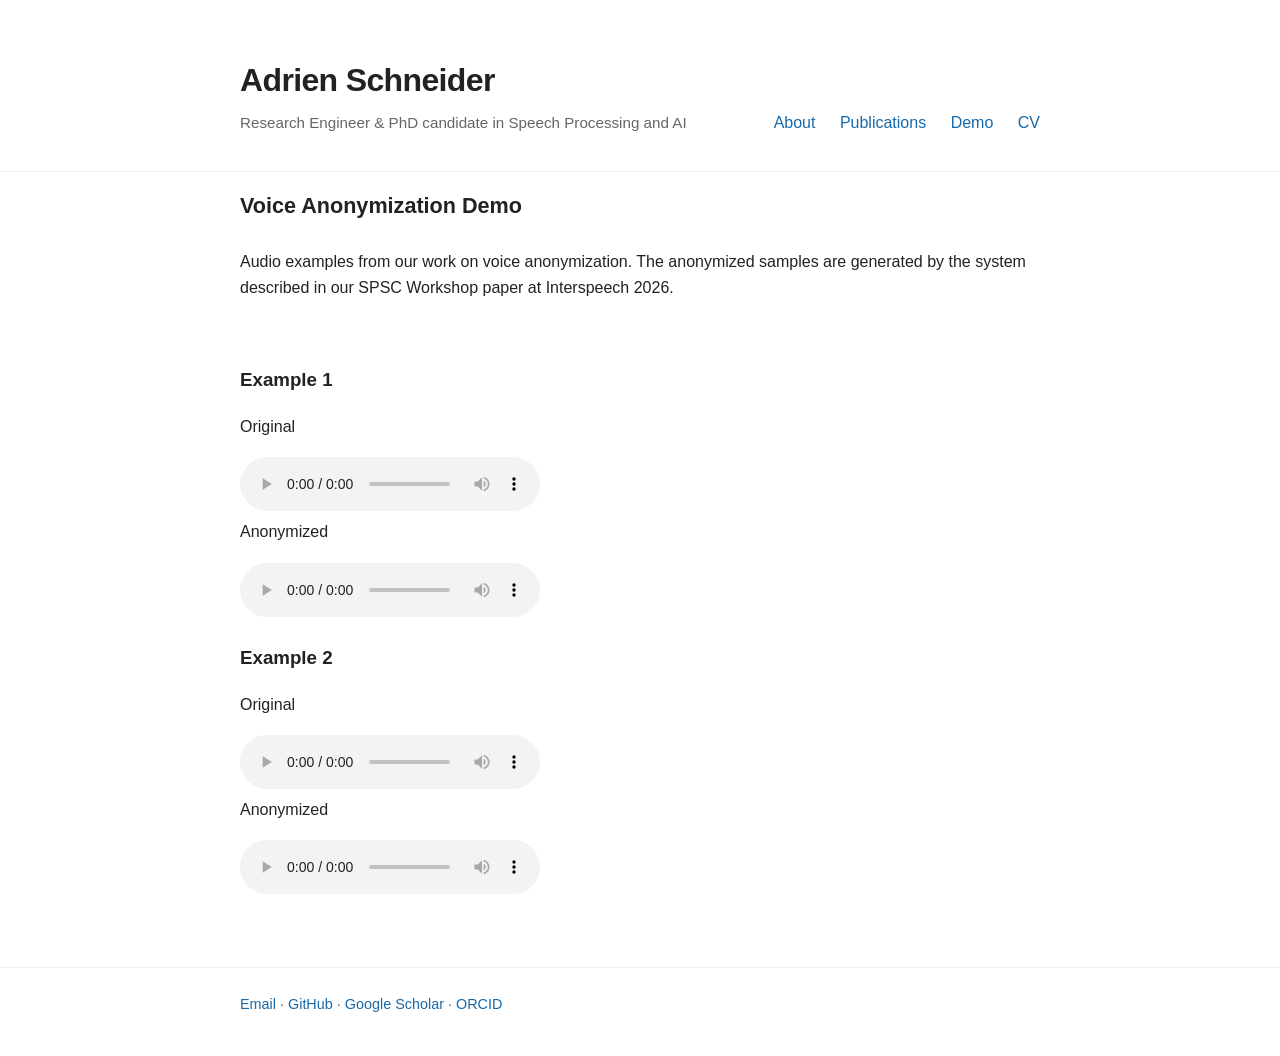
==== demo/index.html @ 61683c17 "Add initial HTML structure for voice demo" ====
<!DOCTYPE html>
<html lang="en">
<head>
    <meta charset="UTF-8">
    <meta name="viewport" content="width=device-width, initial-scale=1.0">
    <title>Voice Anonymization Demo — Adrien Schneider</title>
    <link rel="stylesheet" href="../styles.css">
</head>

<body>

<header>
    <div class="container header-content">
        <div>
            <h1>Adrien Schneider</h1>
            <p class="subtitle">Research Engineer &amp; PhD candidate in Speech Processing and AI</p>
        </div>

        <nav>
            <a href="../">About</a>
            <a href="../#publications">Publications</a>
            <a href="index.html">Demo</a>
            <a href="../cv.pdf">CV</a>
        </nav>
    </div>
</header>


<main class="container">

    <section>
        <h2>Voice Anonymization Demo</h2>

        <p>
            Audio examples from our work on voice anonymization.
            The anonymized samples are generated by the system described
            in our SPSC Workshop paper at Interspeech 2026.
        </p>
    </section>


    <section>

        <div class="demo-example">
            <h3>Example 1</h3>

            <p class="audio-label">Original</p>
            <audio controls preload="metadata">
                <source src="audio/116_288045_000005_000000.wav" type="audio/wav">
                Your browser does not support the audio element.
            </audio>

            <p class="audio-label">Anonymized</p>
            <audio controls preload="metadata">
                <source src="audio/116_288045_000005_000000_anon.wav" type="audio/wav">
                Your browser does not support the audio element.
            </audio>
        </div>


        <div class="demo-example">
            <h3>Example 2</h3>

            <p class="audio-label">Original</p>
            <audio controls preload="metadata">
                <source src="audio/4153_185072_000002_000011.wav" type="audio/wav">
                Your browser does not support the audio element.
            </audio>

            <p class="audio-label">Anonymized</p>
            <audio controls preload="metadata">
                <source src="audio/4153_185072_000002_000011_anon.wav" type="audio/wav">
                Your browser does not support the audio element.
            </audio>
        </div>

    </section>

</main>


<footer>
    <div class="container">
        <a href="mailto:YOUR_EMAIL">Email</a>
        ·
        <a href="https://github.com/adrien-schneider" target="_blank">GitHub</a>
        ·
        <a href="YOUR_GOOGLE_SCHOLAR_URL" target="_blank">Google Scholar</a>
        ·
        <a href="YOUR_ORCID_URL" target="_blank">ORCID</a>
    </div>
</footer>

</body>
</html>
---- styles.css ----
* {
    box-sizing: border-box;
}

body {
    margin: 0;
    font-family: -apple-system, BlinkMacSystemFont, "Segoe UI", Roboto, Helvetica, Arial, sans-serif;
    color: #222;
    background: #fff;
    line-height: 1.6;
}

.container {
    max-width: 850px;
    margin: 0 auto;
    padding: 0 25px;
}

header {
    padding: 55px 0 35px;
    border-bottom: 1px solid #eee;
}

.header-content {
    display: flex;
    justify-content: space-between;
    align-items: flex-end;
    gap: 40px;
}

h1 {
    margin: 0;
    font-size: 2rem;
    font-weight: 600;
    letter-spacing: -0.02em;
}

.subtitle {
    margin: 5px 0 0;
    color: #666;
    font-size: 0.95rem;
}

nav {
    white-space: nowrap;
}

nav a {
    margin-left: 20px;
}

a {
    color: #1769aa;
    text-decoration: none;
}

a:hover {
    text-decoration: underline;
}

main {
    padding: 55px 0;
}

section {
    margin-bottom: 65px;
}

h2 {
    margin-bottom: 25px;
    font-size: 1.35rem;
    font-weight: 600;
}

p {
    margin: 0 0 18px;
}

.publication {
    margin-bottom: 35px;
}

.publication-title {
    font-weight: 600;
    margin-bottom: 8px;
}

.publication p {
    margin-bottom: 8px;
}

.links {
    margin-top: 12px;
}

footer {
    padding: 25px 0 40px;
    border-top: 1px solid #eee;
    color: #666;
    font-size: 0.9rem;
}

@media (max-width: 700px) {
    .header-content {
        display: block;
    }

    nav {
        margin-top: 25px;
    }

    nav a {
        margin-left: 0;
        margin-right: 18px;
    }

    header {
        padding-top: 35px;
    }
}
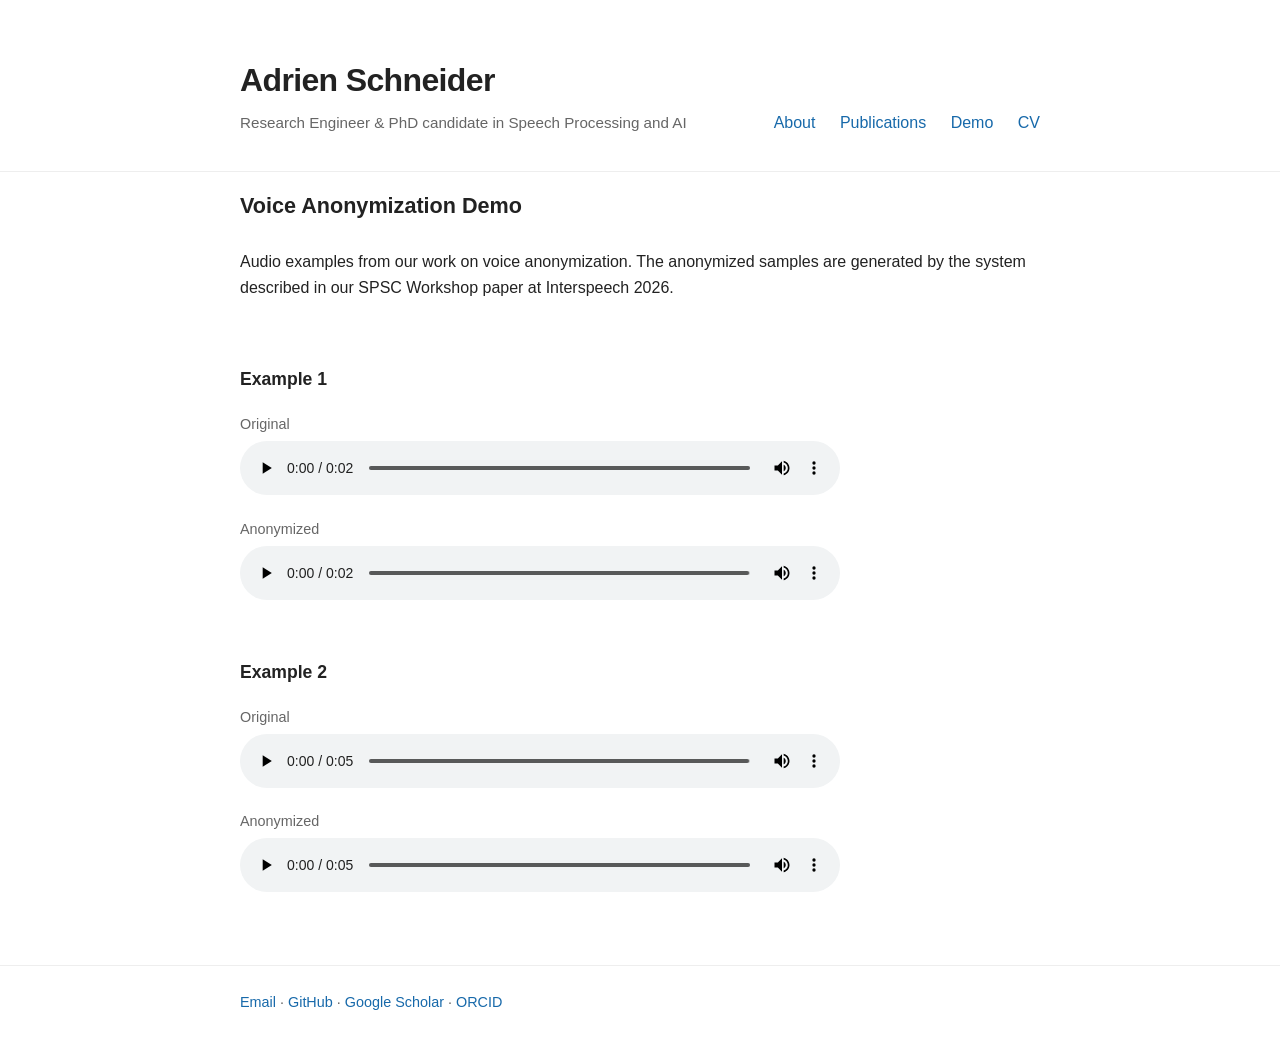
==== commit bd519e03: "Update links in footer of index.html" ====
--- a/demo/index.html
+++ b/demo/index.html
@@ -85,9 +85,9 @@
         ·
         <a href="https://github.com/adrien-schneider" target="_blank">GitHub</a>
         ·
-        <a href="YOUR_GOOGLE_SCHOLAR_URL" target="_blank">Google Scholar</a>
+        <a href="https://scholar.google.com/citations?user=WwiK3vgAAAAJ&hl=fr" target="_blank">Google Scholar</a>
         ·
-        <a href="YOUR_ORCID_URL" target="_blank">ORCID</a>
+        <a href="https://orcid.org/0009-0005-4874-3940" target="_blank">ORCID</a>
     </div>
 </footer>
 
--- a/styles.css
+++ b/styles.css
@@ -118,3 +118,24 @@
         padding-top: 35px;
     }
 }
+
+.demo-example {
+    margin-bottom: 50px;
+}
+
+.demo-example h3 {
+    margin-bottom: 20px;
+    font-size: 1.1rem;
+    font-weight: 600;
+}
+
+.audio-label {
+    margin: 15px 0 5px;
+    font-size: 0.9rem;
+    color: #666;
+}
+
+audio {
+    width: 100%;
+    max-width: 600px;
+}
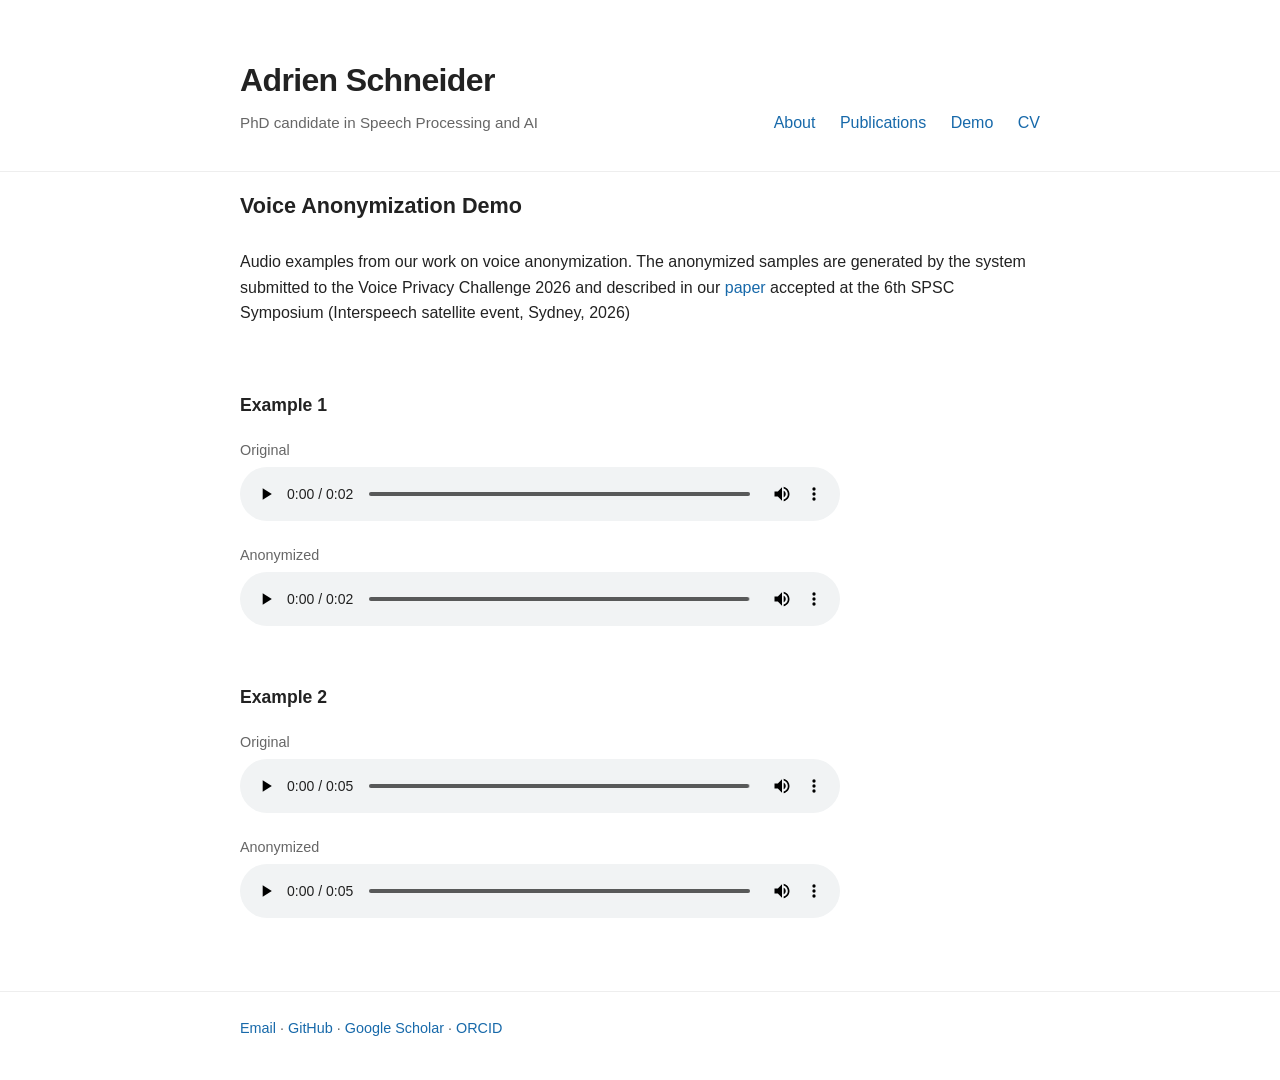
==== commit 8797f389: "Update index.html with new subtitle and email Updated the subtitle and footer email address for Adri" ====
--- a/demo/index.html
+++ b/demo/index.html
@@ -13,7 +13,7 @@
     <div class="container header-content">
         <div>
             <h1>Adrien Schneider</h1>
-            <p class="subtitle">Research Engineer &amp; PhD candidate in Speech Processing and AI</p>
+            <p class="subtitle">PhD candidate in Speech Processing and AI</p>
         </div>
 
         <nav>
@@ -33,8 +33,8 @@
 
         <p>
             Audio examples from our work on voice anonymization.
-            The anonymized samples are generated by the system described
-            in our SPSC Workshop paper at Interspeech 2026.
+            The anonymized samples are generated by the system submitted to the Voice Privacy Challenge 2026 and described
+            in our <a href="https://hal.science/hal-05683111" target="_blank">paper</a> accepted at the 6th SPSC Symposium (Interspeech satellite event, Sydney, 2026)
         </p>
     </section>
 
@@ -81,7 +81,7 @@
 
 <footer>
     <div class="container">
-        <a href="mailto:YOUR_EMAIL">Email</a>
+        <a href="mailto:adrien.schneider@univ-grenoble-alpes.fr">Email</a>
         ·
         <a href="https://github.com/adrien-schneider" target="_blank">GitHub</a>
         ·
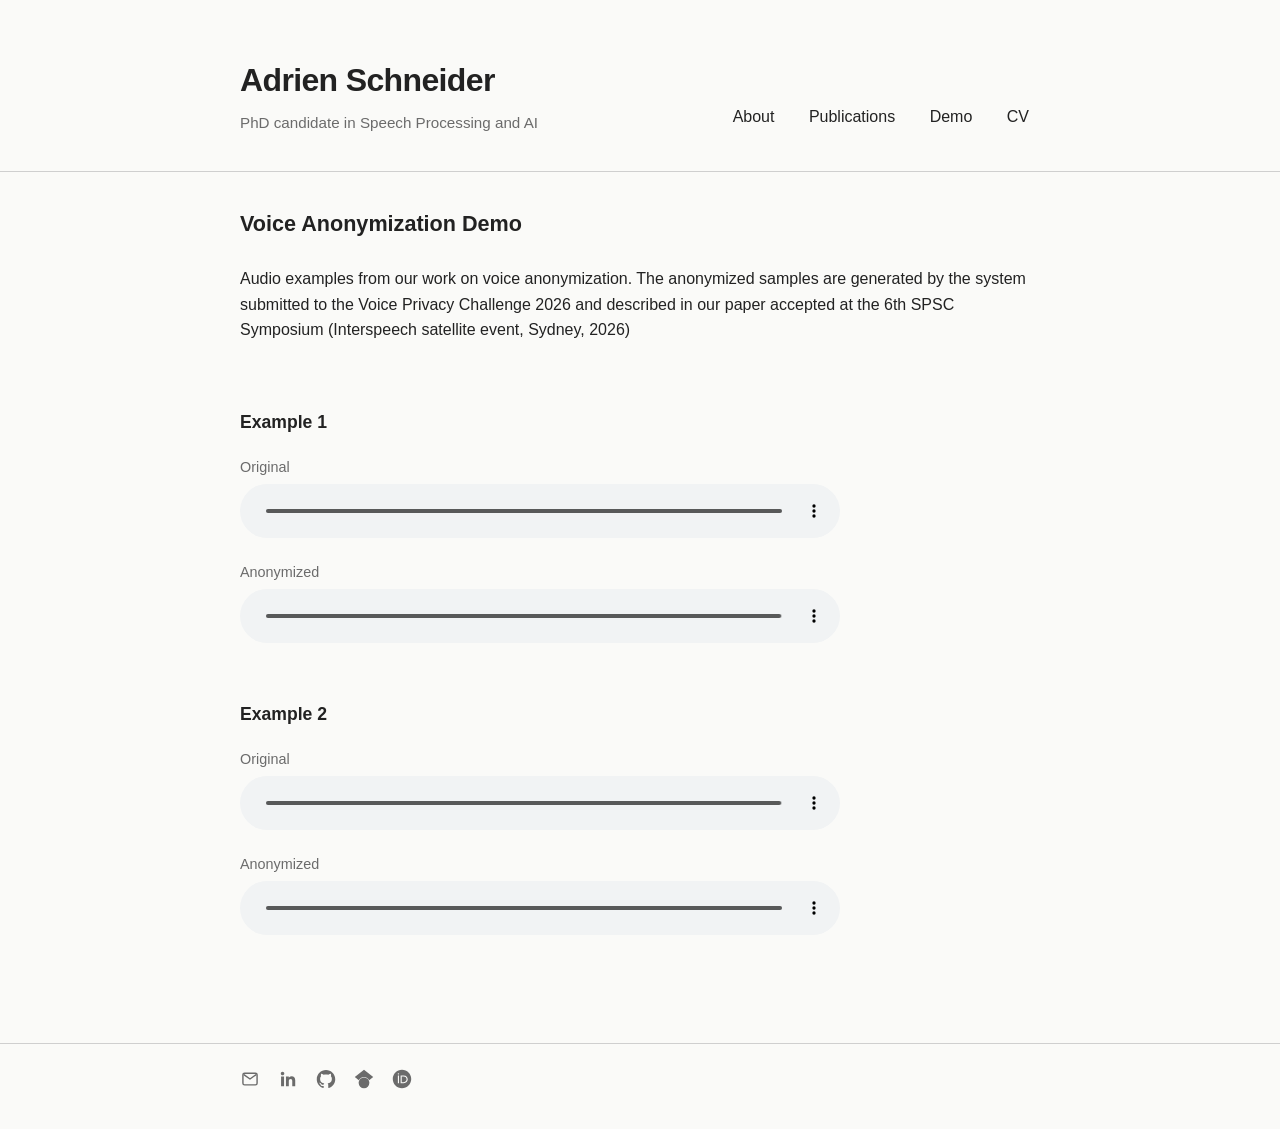
==== commit 6e8d7196: "changed color theme" ====
--- a/demo/index.html
+++ b/demo/index.html
@@ -81,13 +81,82 @@
 
 <footer>
     <div class="container">
-        <a href="mailto:adrien.schneider@univ-grenoble-alpes.fr">Email</a>
-        ·
-        <a href="https://github.com/adrien-schneider" target="_blank">GitHub</a>
-        ·
-        <a href="https://scholar.google.com/citations?user=WwiK3vgAAAAJ&hl=fr" target="_blank">Google Scholar</a>
-        ·
-        <a href="https://orcid.org/0009-0005-4874-3940" target="_blank">ORCID</a>
+        <div class="social-links">
+
+            <!-- Email -->
+            <a href="mailto:adrien.schneider@univ-grenoble-alpes.fr"
+               aria-label="Email"
+               title="Email">
+                <svg viewBox="0 0 24 24" aria-hidden="true"
+                     fill="none"
+                     stroke="currentColor"
+                     stroke-width="1.7"
+                     stroke-linecap="round"
+                     stroke-linejoin="round">
+                    <rect x="3.5" y="5" width="17" height="14" rx="2"/>
+                    <path d="m5 7 7 5 7-5"/>
+                </svg>
+            </a>
+
+            <!-- LinkedIn -->
+            <a href="https://www.linkedin.com/in/adrien-schneider-503509154"
+               target="_blank"
+               rel="noopener noreferrer"
+               aria-label="LinkedIn"
+               title="LinkedIn">
+                <!-- LinedIn SVG from Wikipedia -->
+                <svg height="72" 
+                     viewBox="0 0 72 72"
+                     fill="currentColor"
+                     aria-hidden=true" 
+                     width="72" 
+                     xmlns="http://www.w3.org/2000/svg">
+                    <path d="M62,62 L51.315625,62 L51.315625,43.8021149 C51.315625,38.8127542 49.4197917,36.0245323 45.4707031,36.0245323 C41.1746094,36.0245323 38.9300781,38.9261103 38.9300781,43.8021149 L38.9300781,62 L28.6333333,62 L28.6333333,27.3333333 L38.9300781,27.3333333 L38.9300781,32.0029283 C38.9300781,32.0029283 42.0260417,26.2742151 49.3825521,26.2742151 C56.7356771,26.2742151 62,30.7644705 62,40.051212 L62,62 Z M16.349349,22.7940133 C12.8420573,22.7940133 10,19.9296567 10,16.3970067 C10,12.8643566 12.8420573,10 16.349349,10 C19.8566406,10 22.6970052,12.8643566 22.6970052,16.3970067 C22.6970052,19.9296567 19.8566406,22.7940133 16.349349,22.7940133 Z M11.0325521,62 L21.769401,62 L21.769401,27.3333333 L11.0325521,27.3333333 L11.0325521,62 Z" fill="currentColor"/>
+                </svg>
+            </a>
+
+            <!-- GitHub -->
+            <a href="https://github.com/adrien-schneider"
+               target="_blank"
+               rel="noopener noreferrer"
+               aria-label="GitHub"
+               title="GitHub">
+                <svg viewBox="-1 -1 26 26" 
+                     fill="currentColor"
+                     aria-hidden="true" 
+                     xmlns="http://www.w3.org/2000/svg">
+                    <path d="M12 .297c-6.63 0-12 5.373-12 12 0 5.303 3.438 9.8 8.205 11.385.6.113.82-.258.82-.577 0-.285-.01-1.04-.015-2.04-3.338.724-4.042-1.61-4.042-1.61C4.422 18.07 3.633 17.7 3.633 17.7c-1.087-.744.084-.729.084-.729 1.205.084 1.838 1.236 1.838 1.236 1.07 1.835 2.809 1.305 3.495.998.108-.776.417-1.305.76-1.605-2.665-.3-5.466-1.332-5.466-5.93 0-1.31.465-2.38 1.235-3.22-.135-.303-.54-1.523.105-3.176 0 0 1.005-.322 3.3 1.23.96-.267 1.98-.399 3-.405 1.02.006 2.04.138 3 .405 2.28-1.552 3.285-1.23 3.285-1.23.645 1.653.24 2.873.12 3.176.765.84 1.23 1.91 1.23 3.22 0 4.61-2.805 5.625-5.475 5.92.42.36.81 1.096.81 2.22 0 1.606-.015 2.896-.015 3.286 0 .315.21.69.825.57C20.565 22.092 24 17.592 24 12.297c0-6.627-5.373-12-12-12"/>
+                </svg>
+            </a>
+
+            <!-- Google Scholar -->
+            <a href="https://scholar.google.com/citations?user=WwiK3vgAAAAJ"
+               target="_blank"
+               rel="noopener noreferrer"
+               aria-label="Google Scholar"
+               title="Google Scholar">
+                <svg fill="currentColor"
+                     viewBox="-1 -1 26 26"
+                     xmlns="http://www.w3.org/2000/svg">
+                  <path d="M5.242 13.769L0 9.5 12 0l12 9.5-5.242 4.269C17.548 11.249 14.978 9.5 12 9.5c-2.977 0-5.548 1.748-6.758 4.269zM12 10a7 7 0 1 0 0 14 7 7 0 0 0 0-14z"/>
+               </svg>
+            </a>
+
+            <!-- ORCID -->
+            <a href="https://orcid.org/0009-0005-4874-3940"
+               target="_blank"
+               rel="noopener noreferrer"
+               aria-label="ORCID"
+               title="ORCID">
+                <svg viewBox="-1 -1 26 26"
+                     fill="currentColor"
+                     aria-hidden="true" 
+                     xmlns="http://www.w3.org/2000/svg">
+                  <path d="M12 0C5.372 0 0 5.372 0 12s5.372 12 12 12 12-5.372 12-12S18.628 0 12 0zM7.369 4.378c.525 0 .947.431.947.947s-.422.947-.947.947a.95.95 0 0 1-.947-.947c0-.525.422-.947.947-.947zm-.722 3.038h1.444v10.041H6.647V7.416zm3.562 0h3.9c3.712 0 5.344 2.653 5.344 5.025 0 2.578-2.016 5.025-5.325 5.025h-3.919V7.416zm1.444 1.303v7.444h2.297c3.272 0 4.022-2.484 4.022-3.722 0-2.016-1.284-3.722-4.097-3.722h-2.222z"/>
+               </svg>
+            </a>
+
+        </div>
     </div>
 </footer>
 
--- a/styles.css
+++ b/styles.css
@@ -1,12 +1,23 @@
+:root {
+    --background: #FAFAF8;
+    --surface: #FFFFFF;
+    --text: #222222;
+    --secondary-text: #6B6B6B;
+    --border: #CFCFCF;
+    --hover-background: #F0F0ED;
+    --hover-border: #B5B5B2;
+}
+
 * {
     box-sizing: border-box;
 }
 
 body {
     margin: 0;
-    font-family: -apple-system, BlinkMacSystemFont, "Segoe UI", Roboto, Helvetica, Arial, sans-serif;
-    color: #222;
-    background: #fff;
+    font-family: -apple-system, BlinkMacSystemFont, "Segoe UI", Roboto,
+                 Helvetica, Arial, sans-serif;
+    color: var(--text);
+    background: var(--background);
     line-height: 1.6;
 }
 
@@ -16,9 +27,14 @@
     padding: 0 25px;
 }
 
+main.container {
+    padding-top: 35px;
+    padding-bottom: 35px;
+}
+
 header {
     padding: 55px 0 35px;
-    border-bottom: 1px solid #eee;
+    border-bottom: 1px solid var(--border);
 }
 
 .header-content {
@@ -37,7 +53,7 @@
 
 .subtitle {
     margin: 5px 0 0;
-    color: #666;
+    color: var(--secondary-text);
     font-size: 0.95rem;
 }
 
@@ -46,20 +62,26 @@
 }
 
 nav a {
-    margin-left: 20px;
+    display: inline-block;
+    margin-left: 8px;
+    padding: 5px 10px;
+    border: 1px solid transparent;
+    border-radius: 5px;
+}
+
+nav a:hover {
+    background: var(--hover-background);
+    border-color: var(--hover-border);
 }
 
 a {
-    color: #1769aa;
+    color: var(--text);
     text-decoration: none;
 }
 
-a:hover {
-    text-decoration: underline;
-}
-
 main {
-    padding: 55px 0;
+    padding: 70px 0 55px;
+    padding-top: 150px;
 }
 
 section {
@@ -67,7 +89,7 @@
 }
 
 h2 {
-    margin-bottom: 25px;
+    margin: 0 0 25px;
     font-size: 1.35rem;
     font-weight: 600;
 }
@@ -93,12 +115,74 @@
     margin-top: 12px;
 }
 
+.links a {
+    color: var(--secondary-text);
+}
+
+.links a:hover {
+    color: var(--text);
+}
+
 footer {
     padding: 25px 0 40px;
-    border-top: 1px solid #eee;
-    color: #666;
+    border-top: 1px solid var(--border);
+    color: var(--secondary-text);
     font-size: 0.9rem;
 }
+
+footer a {
+    color: var(--secondary-text);
+}
+
+footer a:hover {
+    color: var(--text);
+}
+
+.social-links {
+    display: flex;
+    align-items: center;
+    gap: 18px;
+}
+
+.social-links a {
+    display: flex;
+    align-items: center;
+    color: var(--secondary-text);
+}
+
+.social-links a:hover {
+    color: var(--text);
+}
+
+.social-links svg {
+    width: 20px;
+    height: 20px;
+}
+
+
+/* Demo page */
+
+.demo-example {
+    margin-bottom: 50px;
+}
+
+.demo-example h3 {
+    margin-bottom: 20px;
+    font-size: 1.1rem;
+    font-weight: 600;
+}
+
+.audio-label {
+    margin: 15px 0 5px;
+    font-size: 0.9rem;
+    color: var(--secondary-text);
+}
+
+audio {
+    width: 100%;
+    max-width: 600px;
+}
+
 
 @media (max-width: 700px) {
     .header-content {
@@ -111,31 +195,10 @@
 
     nav a {
         margin-left: 0;
-        margin-right: 18px;
+        margin-right: 8px;
     }
 
     header {
         padding-top: 35px;
     }
 }
-
-.demo-example {
-    margin-bottom: 50px;
-}
-
-.demo-example h3 {
-    margin-bottom: 20px;
-    font-size: 1.1rem;
-    font-weight: 600;
-}
-
-.audio-label {
-    margin: 15px 0 5px;
-    font-size: 0.9rem;
-    color: #666;
-}
-
-audio {
-    width: 100%;
-    max-width: 600px;
-}
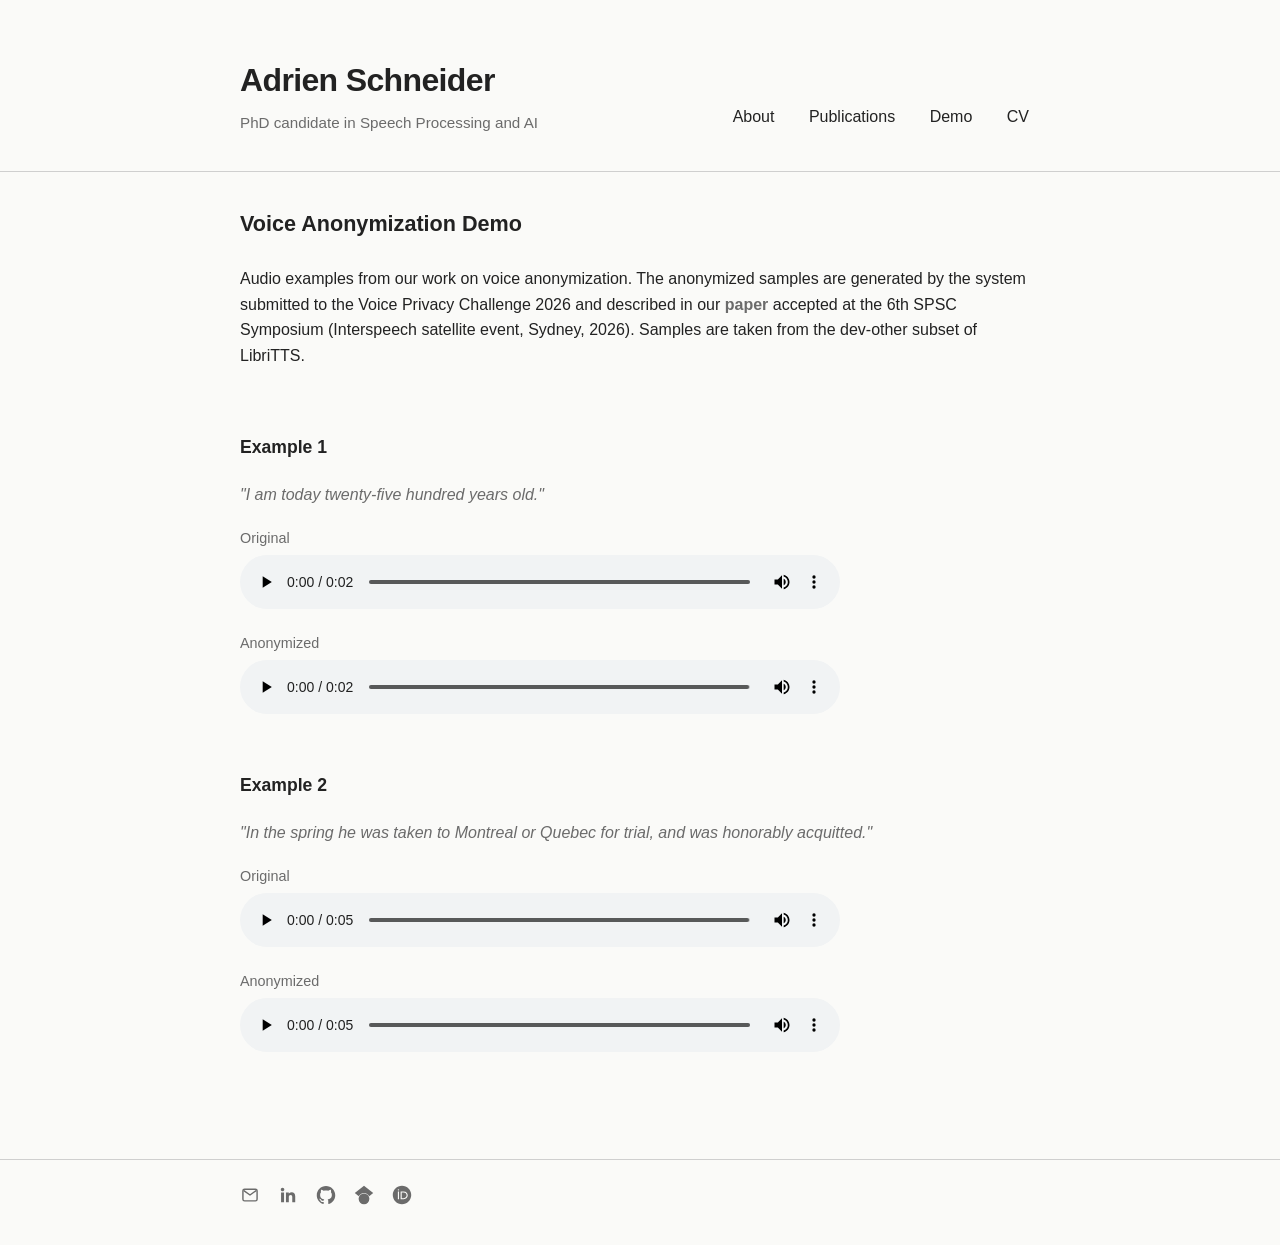
==== commit f0d251e2: "added audio transcriptions" ====
--- a/demo/index.html
+++ b/demo/index.html
@@ -34,7 +34,14 @@
         <p>
             Audio examples from our work on voice anonymization.
             The anonymized samples are generated by the system submitted to the Voice Privacy Challenge 2026 and described
-            in our <a href="https://hal.science/hal-05683111" target="_blank">paper</a> accepted at the 6th SPSC Symposium (Interspeech satellite event, Sydney, 2026)
+            in our 
+            <a class="inline-link"
+               href="https://hal.science/hal-05683111" 
+               target="_blank"
+               rel="noopener noreferrer">paper</a>
+            accepted at the 6th SPSC Symposium (Interspeech satellite event, Sydney, 2026).
+
+            Samples are taken from the dev-other subset of LibriTTS.
         </p>
     </section>
 
@@ -43,6 +50,10 @@
 
         <div class="demo-example">
             <h3>Example 1</h3>
+
+            <p class="transcription">
+                "I am today twenty-five hundred years old."
+            </p>
 
             <p class="audio-label">Original</p>
             <audio controls preload="metadata">
@@ -60,6 +71,10 @@
 
         <div class="demo-example">
             <h3>Example 2</h3>
+
+            <p class="transcription">
+                "In the spring he was taken to Montreal or Quebec for trial, and was honorably acquitted."
+            </p>
 
             <p class="audio-label">Original</p>
             <audio controls preload="metadata">
--- a/styles.css
+++ b/styles.css
@@ -123,6 +123,15 @@
     color: var(--text);
 }
 
+.inline-link {
+    color: var(--secondary-text);
+    font-weight: 600;
+}
+
+.inline-link:hover {
+    color: var(--text);
+}
+
 footer {
     padding: 25px 0 40px;
     border-top: 1px solid var(--border);
@@ -178,6 +187,12 @@
     color: var(--secondary-text);
 }
 
+.transcription {
+    margin: 0 0 20px;
+    color: var(--secondary-text);
+    font-style: italic;
+}
+
 audio {
     width: 100%;
     max-width: 600px;
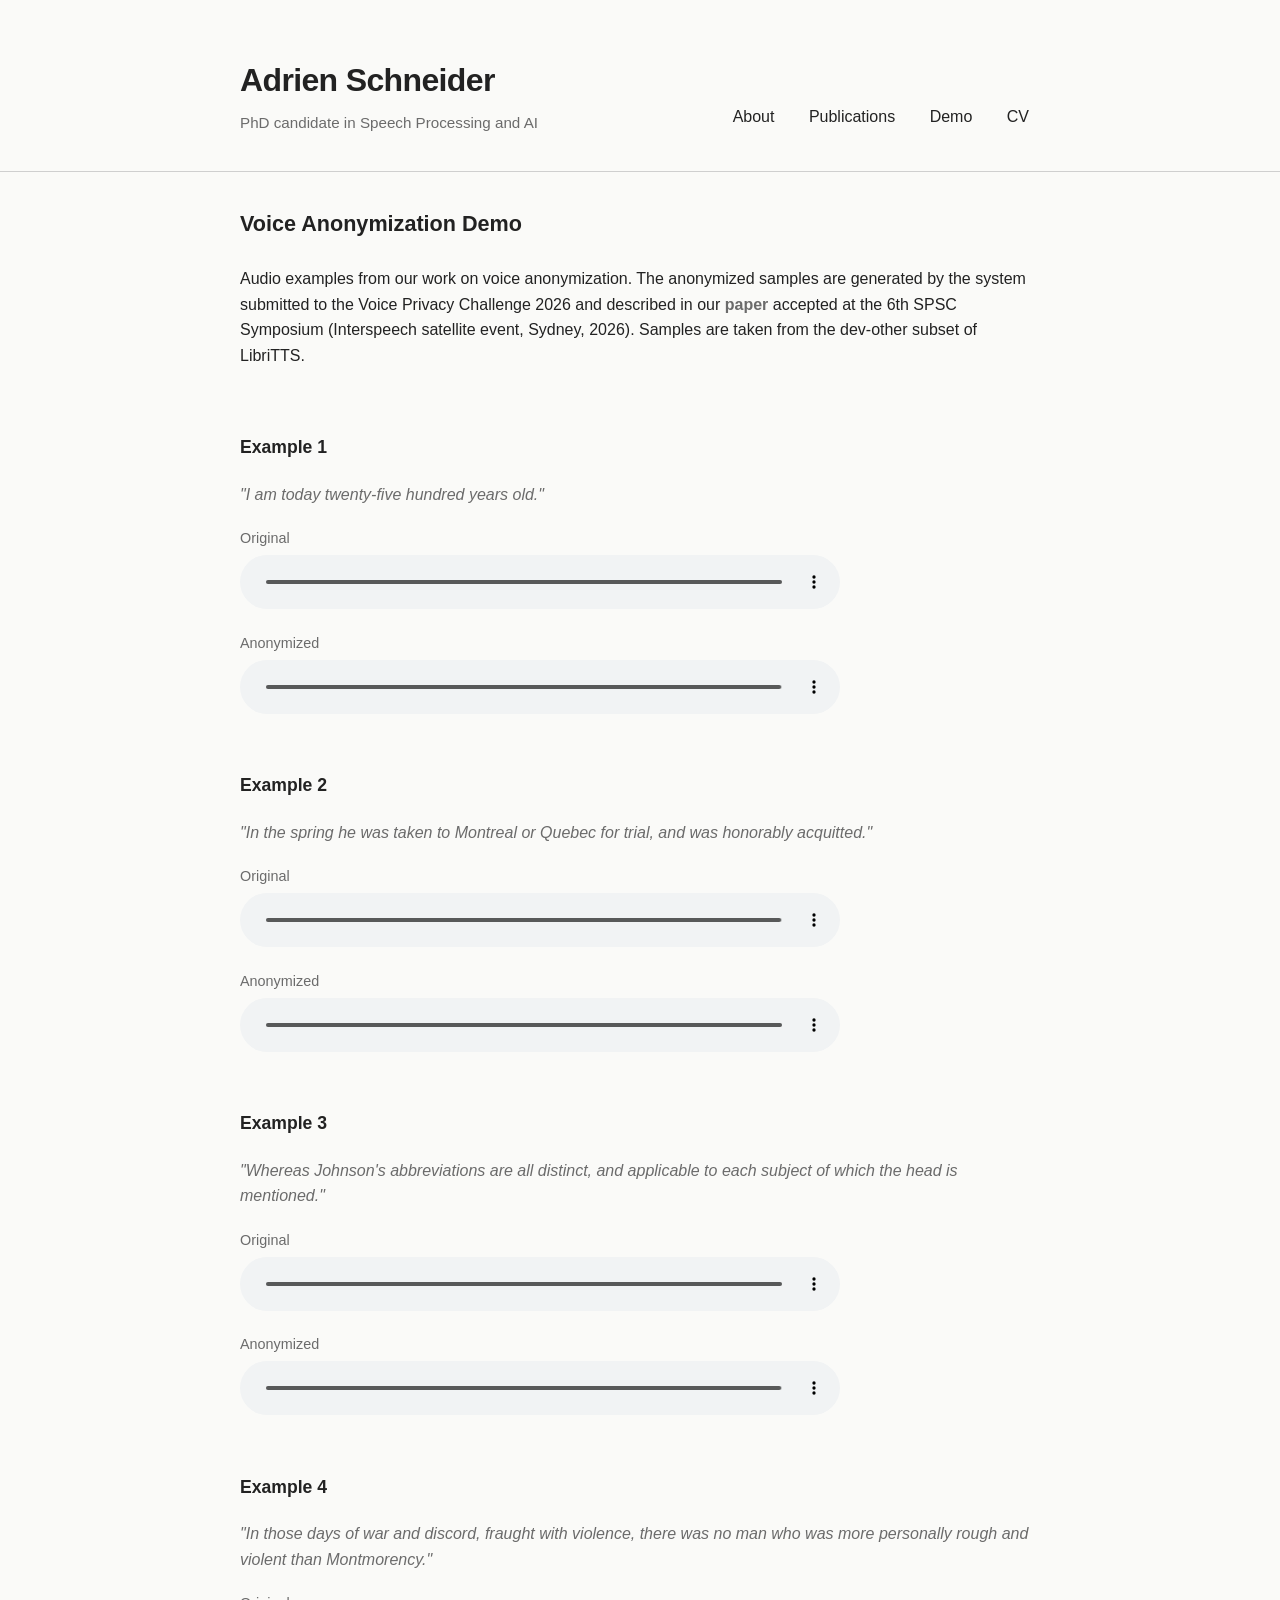
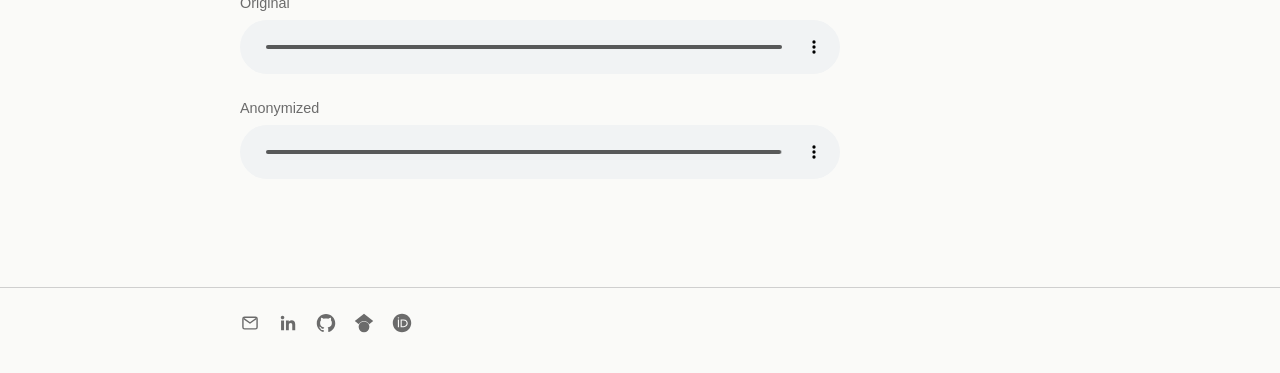
==== commit 23177286: "new audui samples" ====
--- a/demo/index.html
+++ b/demo/index.html
@@ -85,6 +85,46 @@
             <p class="audio-label">Anonymized</p>
             <audio controls preload="metadata">
                 <source src="audio/4153_185072_000002_000011_anon.wav" type="audio/wav">
+                Your browser does not support the audio element.
+            </audio>
+        </div>
+
+        <div class="demo-example">
+            <h3>Example 3</h3>
+
+            <p class="transcription">
+                "Whereas Johnson's abbreviations are all distinct, and applicable to each subject of which the head is mentioned."
+            </p>
+
+            <p class="audio-label">Original</p>
+            <audio controls preload="metadata">
+                <source src="audio/1651_136854_000007_000003.wav" type="audio/wav">
+                Your browser does not support the audio element.
+            </audio>
+
+            <p class="audio-label">Anonymized</p>
+            <audio controls preload="metadata">
+                <source src="audio/1651_136854_000007_000003_anon.wav" type="audio/wav">
+                Your browser does not support the audio element.
+            </audio>
+        </div>
+
+        <div class="demo-example">
+            <h3>Example 4</h3>
+
+            <p class="transcription">
+                "In those days of war and discord, fraught with violence, there was no man who was more personally rough and violent than Montmorency."
+            </p>
+
+            <p class="audio-label">Original</p>
+            <audio controls preload="metadata">
+                <source src="audio/6599_38591_000000_000002.wav" type="audio/wav">
+                Your browser does not support the audio element.
+            </audio>
+
+            <p class="audio-label">Anonymized</p>
+            <audio controls preload="metadata">
+                <source src="audio/6599_38591_000000_000002_anon.wav" type="audio/wav">
                 Your browser does not support the audio element.
             </audio>
         </div>
